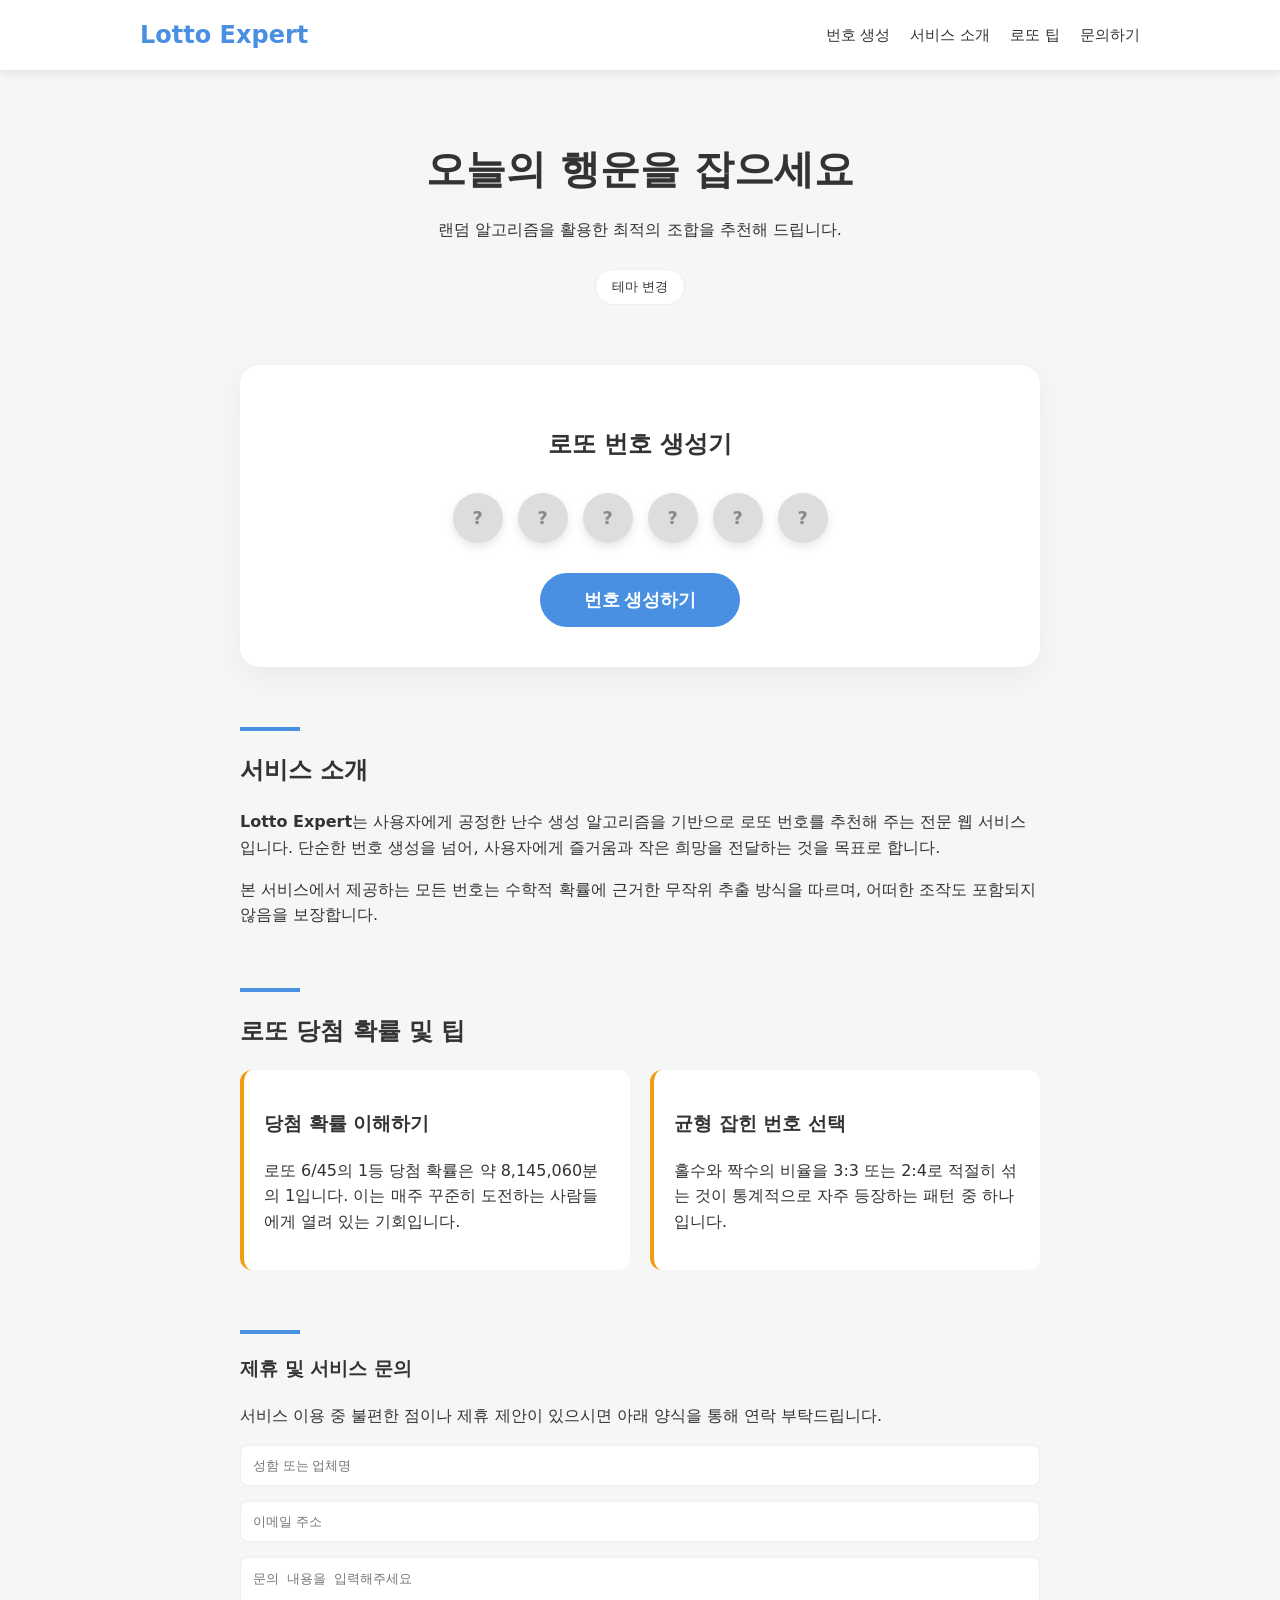
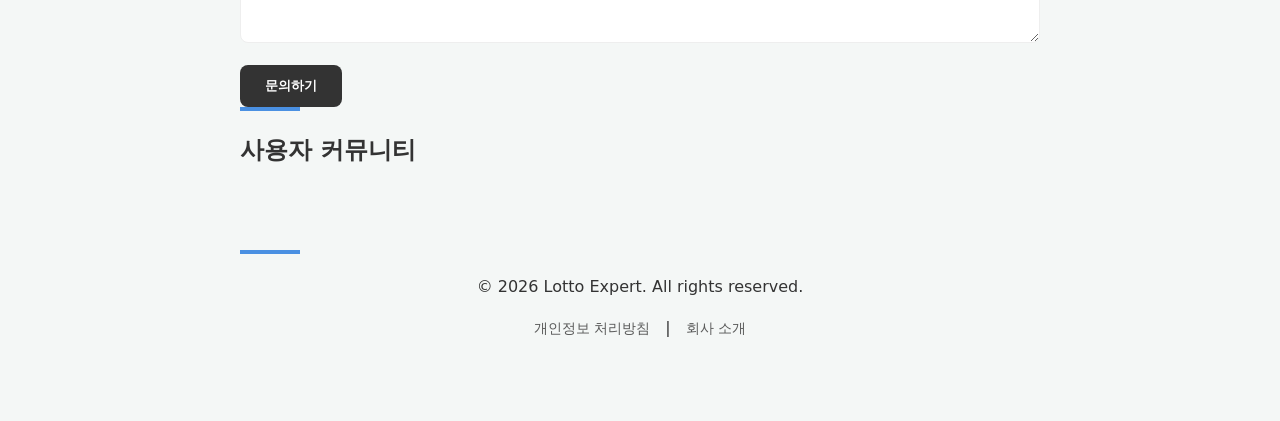
==== index.html @ e184a7b7 "Add MS Clarity tracking script to all HTML files" ====
<!doctype html>
<html lang="ko">
<head>
  <!-- Google tag (gtag.js) -->
  <script async src="https://www.googletagmanager.com/gtag/js?id=G-4B387QW76N"></script>
  <script>
    window.dataLayer = window.dataLayer || [];
    function gtag(){dataLayer.push(arguments);}
    gtag('js', new Date());

    gtag('config', 'G-4B387QW76N');
  </script>
  <script type="text/javascript">
    (function(c,l,a,r,i,t,y){
        c[a]=c[a]||function(){(c[a].q=c[a].q||[]).push(arguments)};
        t=l.createElement(r);t.async=1;t.src="https://www.clarity.ms/tag/"+i;
        y=l.getElementsByTagName(r)[0];y.parentNode.insertBefore(t,y);
    })(window, document, "clarity", "script", "w7esdhq320");
  </script>
  <meta charset="UTF-8" />
  <meta name="viewport" content="width=device-width, initial-scale=1.0" />
  <meta name="google-adsense-account" content="ca-pub-8312566054936417">
  <script async src="https://pagead2.googlesyndication.com/pagead/js/adsbygoogle.js?client=ca-pub-8312566054936417"
     crossorigin="anonymous"></script>
  <title>로또 번호 추천 및 당첨 분석기 | Lotto Expert</title>
  <meta name="description" content="과학적 알고리즘을 통한 로또 번호 추천 및 당첨 확률 정보를 제공합니다. 나만의 행운의 번호를 확인해보세요.">
  <link href='style.css' rel='stylesheet'>
</head>
<body>
  <nav class="navbar">
    <div class="nav-container">
      <a href="index.html" class="logo">Lotto Expert</a>
      <ul class="nav-menu">
        <li><a href="#generator">번호 생성</a></li>
        <li><a href="#about">서비스 소개</a></li>
        <li><a href="#tips">로또 팁</a></li>
        <li><a href="#contact">문의하기</a></li>
      </ul>
    </div>
  </nav>

  <div class="container">
    <header class="hero-section">
      <h1>오늘의 행운을 잡으세요</h1>
      <p>랜덤 알고리즘을 활용한 최적의 조합을 추천해 드립니다.</p>
      <button id="theme-toggle">테마 변경</button>
    </header>
    
    <section id="generator" class="main-card">
      <h2>로또 번호 생성기</h2>
      <div class="lotto-display" id="lotto-numbers">
        <div class="ball placeholder">?</div>
        <div class="ball placeholder">?</div>
        <div class="ball placeholder">?</div>
        <div class="ball placeholder">?</div>
        <div class="ball placeholder">?</div>
        <div class="ball placeholder">?</div>
      </div>
      <button id="generate-btn" class="main-btn">번호 생성하기</button>
    </section>

    <!-- 애드센스 승인을 위한 텍스트 콘텐츠 섹션 추가 -->
    <section id="about" class="info-section">
      <div class="divider"></div>
      <h2>서비스 소개</h2>
      <p><strong>Lotto Expert</strong>는 사용자에게 공정한 난수 생성 알고리즘을 기반으로 로또 번호를 추천해 주는 전문 웹 서비스입니다. 단순한 번호 생성을 넘어, 사용자에게 즐거움과 작은 희망을 전달하는 것을 목표로 합니다.</p>
      <p>본 서비스에서 제공하는 모든 번호는 수학적 확률에 근거한 무작위 추출 방식을 따르며, 어떠한 조작도 포함되지 않음을 보장합니다.</p>
    </section>

    <section id="tips" class="info-section">
      <div class="divider"></div>
      <h2>로또 당첨 확률 및 팁</h2>
      <div class="tip-grid">
        <div class="tip-item">
          <h3>당첨 확률 이해하기</h3>
          <p>로또 6/45의 1등 당첨 확률은 약 8,145,060분의 1입니다. 이는 매주 꾸준히 도전하는 사람들에게 열려 있는 기회입니다.</p>
        </div>
        <div class="tip-item">
          <h3>균형 잡힌 번호 선택</h3>
          <p>홀수와 짝수의 비율을 3:3 또는 2:4로 적절히 섞는 것이 통계적으로 자주 등장하는 패턴 중 하나입니다.</p>
        </div>
      </div>
    </section>

    <div id="contact" class="contact-section">
      <div class="divider"></div>
      <h3>제휴 및 서비스 문의</h3>
      <p>서비스 이용 중 불편한 점이나 제휴 제안이 있으시면 아래 양식을 통해 연락 부탁드립니다.</p>
      <form action="https://formspree.io/f/mzdkkjgq" method="POST">
        <input type="text" name="name" placeholder="성함 또는 업체명" required>
        <input type="email" name="_replyto" placeholder="이메일 주소" required>
        <textarea name="message" placeholder="문의 내용을 입력해주세요" rows="4" required></textarea>
        <button type="submit" class="submit-btn">문의하기</button>
      </form>
    </div>

    <div class="comments-section">
      <div class="divider"></div>
      <h2>사용자 커뮤니티</h2>
      <div id="disqus_thread"></div>
      <script>
          (function() { 
          var d = document, s = d.createElement('script');
          s.src = 'https://productbuilder-w9midbwhsr.disqus.com/embed.js';
          s.setAttribute('data-timestamp', +new Date());
          (d.head || d.body).appendChild(s);
          })();
      </script>
    </div>
    
    <footer class="site-footer">
      <div class="divider"></div>
      <p>&copy; 2026 Lotto Expert. All rights reserved.</p>
      <div class="footer-links">
        <a href="privacy.html">개인정보 처리방침</a> | 
        <a href="#about">회사 소개</a>
      </div>
    </footer>
  </div>
  <script defer type="text/javascript" src="main.js"></script>
</body>
</html>
---- style.css ----
:root {
  --primary-color: #4a90e2;
  --secondary-color: #f39c12;
  --bg-color: #f4f7f6;
  --text-color: #333;
  --card-bg: #ffffff;
  --divider-color: #eee;
}

[data-theme='dark'] {
  --bg-color: #1a1a1a;
  --text-color: #f4f4f4;
  --card-bg: #2d2d2d;
  --primary-color: #64b5f6;
  --divider-color: #444;
}

body {
  font-family: 'Pretendard', -apple-system, BlinkMacSystemFont, system-ui, Roboto, sans-serif;
  background-color: var(--bg-color);
  color: var(--text-color);
  margin: 0;
  padding: 0;
  transition: all 0.3s ease;
  line-height: 1.6;
}

/* Navbar */
.navbar {
  background-color: var(--card-bg);
  box-shadow: 0 2px 10px rgba(0,0,0,0.1);
  position: sticky;
  top: 0;
  z-index: 1000;
}

.nav-container {
  max-width: 1000px;
  margin: 0 auto;
  display: flex;
  justify-content: space-between;
  align-items: center;
  padding: 1rem 20px;
}

.logo {
  font-size: 1.5rem;
  font-weight: bold;
  color: var(--primary-color);
  text-decoration: none;
}

.nav-menu {
  list-style: none;
  display: flex;
  gap: 20px;
  margin: 0;
  padding: 0;
}

.nav-menu a {
  text-decoration: none;
  color: var(--text-color);
  font-weight: 500;
  font-size: 0.95rem;
}

/* Container & Layout */
.container {
  max-width: 800px;
  margin: 0 auto;
  padding: 40px 20px;
}

.hero-section {
  text-align: center;
  margin-bottom: 60px;
}

.hero-section h1 {
  font-size: 2.5rem;
  margin-bottom: 10px;
}

.main-card {
  background: var(--card-bg);
  padding: 40px;
  border-radius: 20px;
  box-shadow: 0 10px 30px rgba(0,0,0,0.05);
  text-align: center;
  margin-bottom: 40px;
}

/* Lotto Balls */
.lotto-display {
  display: flex;
  justify-content: center;
  gap: 15px;
  margin: 30px 0;
  flex-wrap: wrap;
}

.ball {
  width: 50px;
  height: 50px;
  border-radius: 50%;
  display: flex;
  align-items: center;
  justify-content: center;
  font-weight: bold;
  font-size: 1.1rem;
  background-color: #ddd;
  color: #888;
  box-shadow: 0 4px 10px rgba(0,0,0,0.1);
  transition: transform 0.3s ease, background-color 0.3s, color 0.3s;
}

.ball.active {
  background-color: var(--primary-color);
  color: white;
  transform: scale(1.1);
}

/* Info Sections */
.info-section {
  margin-top: 60px;
  text-align: left;
}

.divider {
  height: 4px;
  width: 60px;
  background: var(--primary-color);
  margin-bottom: 20px;
}

.tip-grid {
  display: grid;
  grid-template-columns: 1fr 1fr;
  gap: 20px;
  margin-top: 20px;
}

.tip-item {
  background: var(--card-bg);
  padding: 20px;
  border-radius: 12px;
  border-left: 4px solid var(--secondary-color);
}

/* Form & Inputs */
.contact-section {
  margin-top: 60px;
  text-align: left;
}

input, textarea {
  width: 100%;
  padding: 12px;
  margin-bottom: 15px;
  border: 1px solid var(--divider-color);
  background-color: var(--card-bg);
  color: var(--text-color);
  border-radius: 8px;
  box-sizing: border-box;
}

/* Buttons */
.main-btn {
  background-color: var(--primary-color);
  color: white;
  border: none;
  padding: 15px 40px;
  font-size: 1.1rem;
  font-weight: bold;
  border-radius: 30px;
  cursor: pointer;
  transition: transform 0.2s, background-color 0.2s;
  width: auto;
  min-width: 200px;
}

.main-btn:hover {
  transform: translateY(-2px);
  background-color: #357abd;
}

.submit-btn {
  background-color: var(--text-color);
  color: var(--card-bg);
  border: none;
  padding: 12px 25px;
  border-radius: 8px;
  cursor: pointer;
  font-weight: bold;
}

#theme-toggle {
  background-color: var(--card-bg);
  color: var(--text-color);
  border: 1px solid var(--divider-color);
  padding: 8px 16px;
  border-radius: 20px;
  cursor: pointer;
  margin-top: 10px;
}

/* Footer */
.site-footer {
  margin-top: 80px;
  padding-bottom: 40px;
  text-align: center;
}

.footer-links {
  margin-top: 15px;
}

.footer-links a {
  color: var(--text-color);
  margin: 0 10px;
  text-decoration: none;
  font-size: 0.9rem;
  opacity: 0.8;
}

/* Responsive */
@media (max-width: 600px) {
  .tip-grid { grid-template-columns: 1fr; }
  .nav-menu { display: none; }
  .hero-section h1 { font-size: 1.8rem; }
  .ball { width: 40px; height: 40px; font-size: 0.9rem; }
}
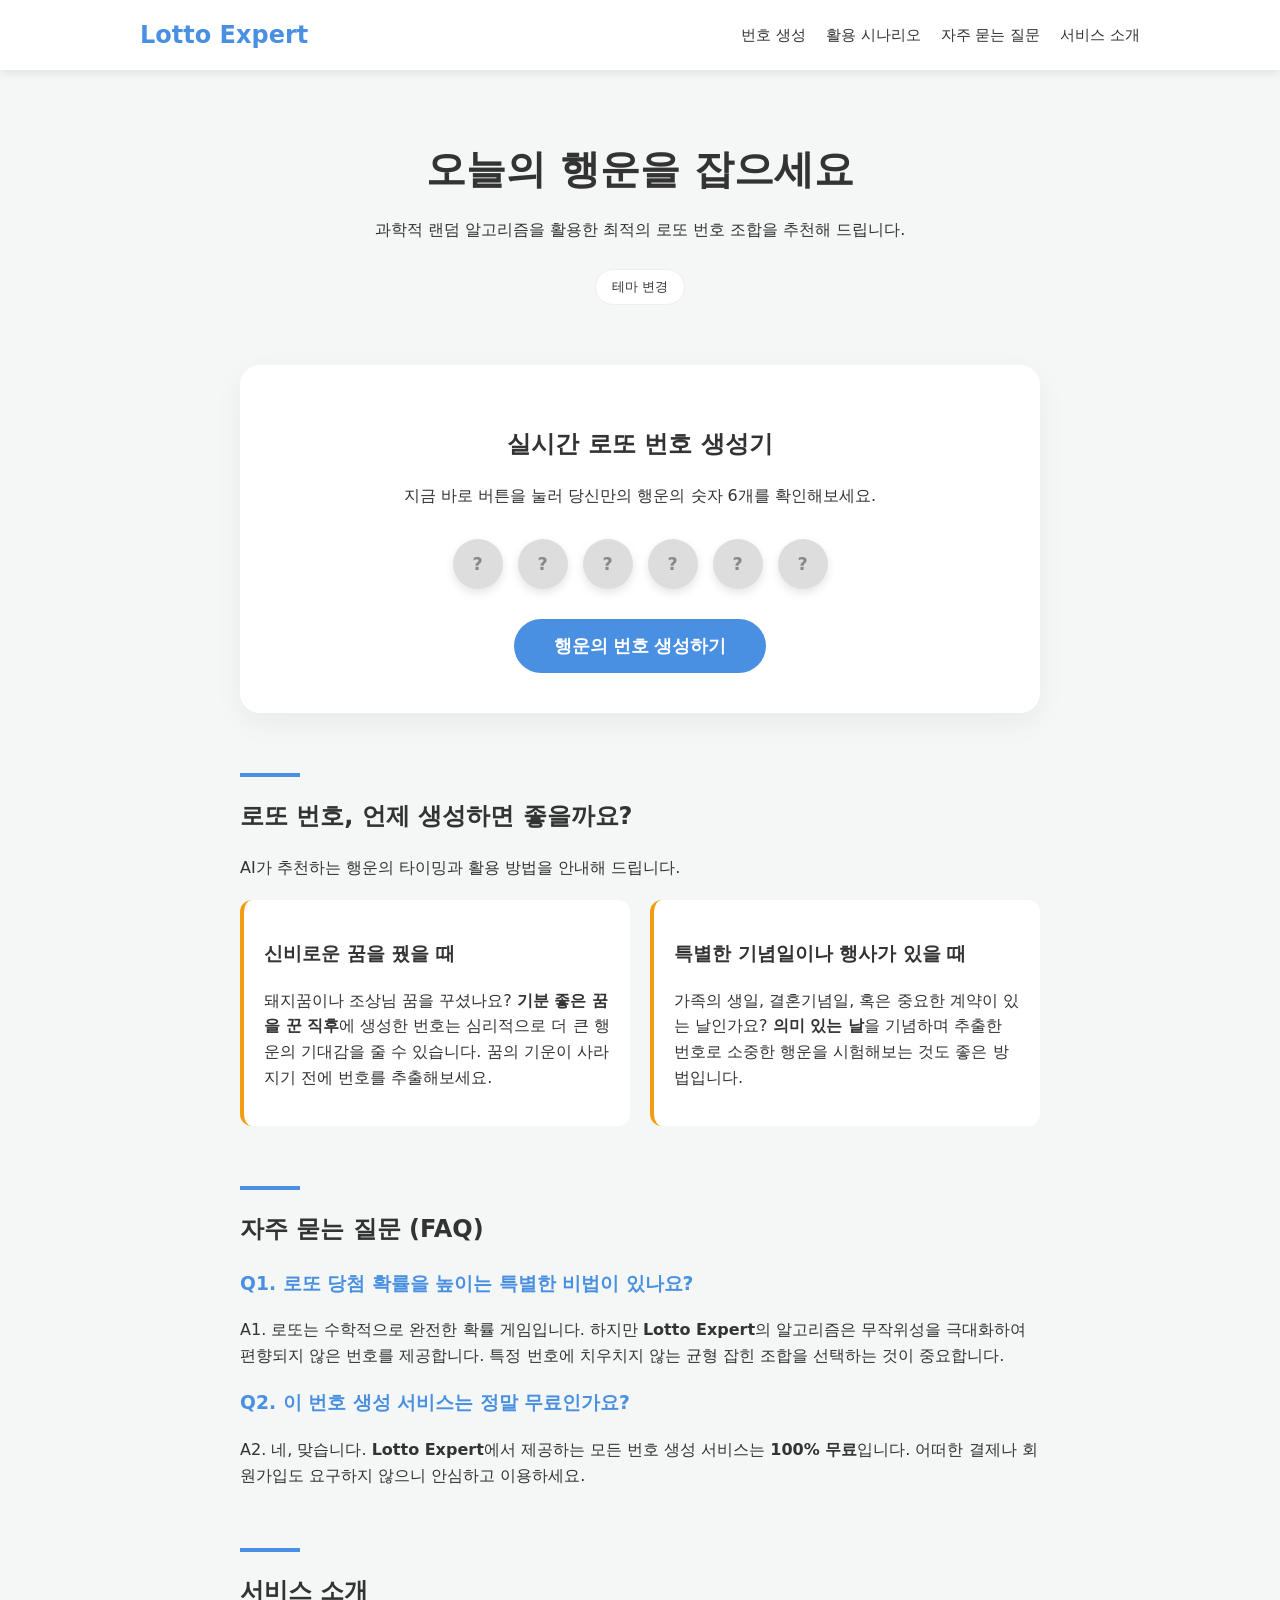
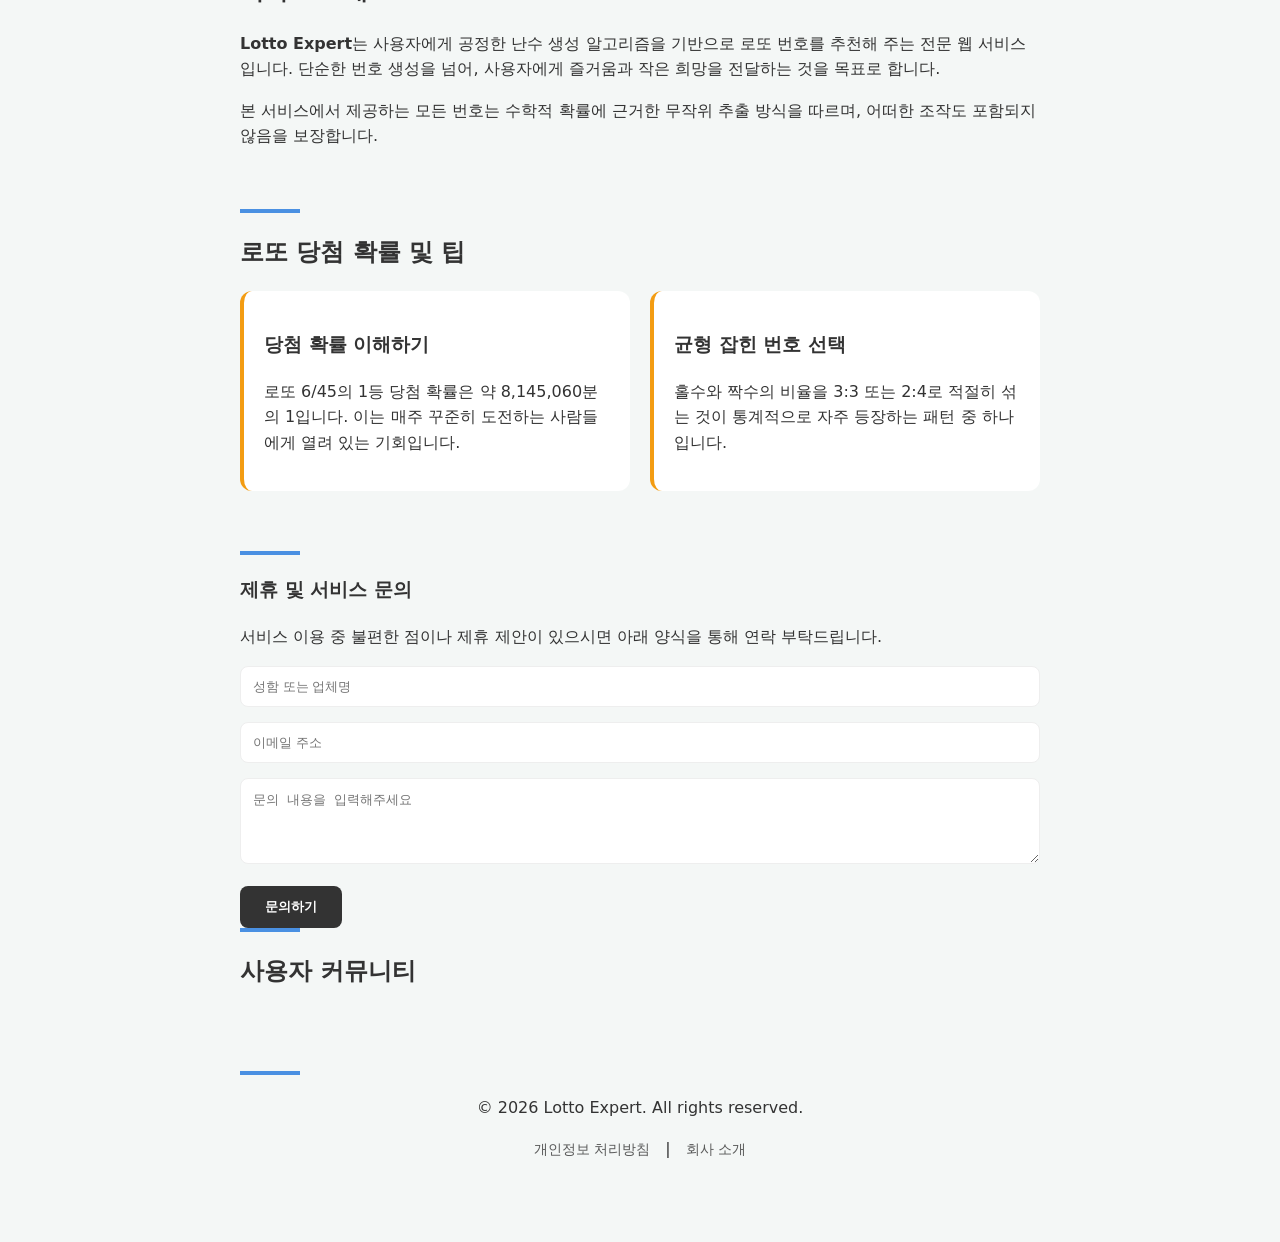
==== commit d20618d5: "GEO optimization: Add FAQ and context-driven content sections" ====
--- a/index.html
+++ b/index.html
@@ -17,13 +17,46 @@
         y=l.getElementsByTagName(r)[0];y.parentNode.insertBefore(t,y);
     })(window, document, "clarity", "script", "w7esdhq320");
   </script>
+  <script type="application/ld+json">
+  {
+    "@context": "https://schema.org",
+    "@type": "SoftwareApplication",
+    "name": "Lotto Expert",
+    "operatingSystem": "All",
+    "applicationCategory": "UtilitiesApplication",
+    "offers": {
+      "@type": "Offer",
+      "price": "0",
+      "priceCurrency": "KRW"
+    },
+    "description": "과학적 알고리즘을 통한 로또 번호 추천 및 당첨 확률 정보를 제공하는 무료 로또 생성기 서비스입니다."
+  }
+  </script>
   <meta charset="UTF-8" />
   <meta name="viewport" content="width=device-width, initial-scale=1.0" />
   <meta name="google-adsense-account" content="ca-pub-8312566054936417">
   <script async src="https://pagead2.googlesyndication.com/pagead/js/adsbygoogle.js?client=ca-pub-8312566054936417"
      crossorigin="anonymous"></script>
   <title>로또 번호 추천 및 당첨 분석기 | Lotto Expert</title>
-  <meta name="description" content="과학적 알고리즘을 통한 로또 번호 추천 및 당첨 확률 정보를 제공합니다. 나만의 행운의 번호를 확인해보세요.">
+  <meta name="description" content="과학적 알고리즘을 통한 로또 번호 추천 및 당첨 확률 정보를 제공합니다. 나만의 행운의 번호를 확인해보세요. 무료 로또 추천 사이트.">
+  <meta name="keywords" content="로또, 로또 번호 추천, 로또 생성기, 로또 당첨, 로또 분석, 행운의 번호, Lotto">
+  <link rel="canonical" href="https://product-builder-lecture-3xi.pages.dev/">
+  
+  <!-- Open Graph / Facebook / Kakao -->
+  <meta property="og:type" content="website">
+  <meta property="og:url" content="https://product-builder-lecture-3xi.pages.dev/">
+  <meta property="og:title" content="로또 번호 추천 및 당첨 분석기 | Lotto Expert">
+  <meta property="og:description" content="과학적 알고리즘을 통한 로또 번호 추천 및 당첨 확률 정보를 제공합니다. 나만의 행운의 번호를 확인해보세요.">
+  <meta property="og:image" content="https://product-builder-lecture-3xi.pages.dev/favicon.svg">
+
+  <!-- Twitter -->
+  <meta property="twitter:card" content="summary_large_image">
+  <meta property="twitter:url" content="https://product-builder-lecture-3xi.pages.dev/">
+  <meta property="twitter:title" content="로또 번호 추천 및 당첨 분석기 | Lotto Expert">
+  <meta property="twitter:description" content="과학적 알고리즘을 통한 로또 번호 추천 및 당첨 확률 정보를 제공합니다. 나만의 행운의 번호를 확인해보세요.">
+  <meta property="twitter:image" content="https://product-builder-lecture-3xi.pages.dev/favicon.svg">
+
+  <link rel="icon" type="image/svg+xml" href="favicon.svg">
   <link href='style.css' rel='stylesheet'>
 </head>
 <body>
@@ -32,9 +65,9 @@
       <a href="index.html" class="logo">Lotto Expert</a>
       <ul class="nav-menu">
         <li><a href="#generator">번호 생성</a></li>
+        <li><a href="#scenarios">활용 시나리오</a></li>
+        <li><a href="#faq">자주 묻는 질문</a></li>
         <li><a href="#about">서비스 소개</a></li>
-        <li><a href="#tips">로또 팁</a></li>
-        <li><a href="#contact">문의하기</a></li>
       </ul>
     </div>
   </nav>
@@ -42,12 +75,13 @@
   <div class="container">
     <header class="hero-section">
       <h1>오늘의 행운을 잡으세요</h1>
-      <p>랜덤 알고리즘을 활용한 최적의 조합을 추천해 드립니다.</p>
+      <p>과학적 랜덤 알고리즘을 활용한 최적의 로또 번호 조합을 추천해 드립니다.</p>
       <button id="theme-toggle">테마 변경</button>
     </header>
     
     <section id="generator" class="main-card">
-      <h2>로또 번호 생성기</h2>
+      <h2>실시간 로또 번호 생성기</h2>
+      <p>지금 바로 버튼을 눌러 당신만의 행운의 숫자 6개를 확인해보세요.</p>
       <div class="lotto-display" id="lotto-numbers">
         <div class="ball placeholder">?</div>
         <div class="ball placeholder">?</div>
@@ -56,10 +90,42 @@
         <div class="ball placeholder">?</div>
         <div class="ball placeholder">?</div>
       </div>
-      <button id="generate-btn" class="main-btn">번호 생성하기</button>
+      <button id="generate-btn" class="main-btn">행운의 번호 생성하기</button>
     </section>
 
-    <!-- 애드센스 승인을 위한 텍스트 콘텐츠 섹션 추가 -->
+    <!-- GEO 최적화: 맥락 중심의 활용 시나리오 섹션 -->
+    <section id="scenarios" class="info-section">
+      <div class="divider"></div>
+      <h2>로또 번호, 언제 생성하면 좋을까요?</h2>
+      <p>AI가 추천하는 행운의 타이밍과 활용 방법을 안내해 드립니다.</p>
+      <div class="tip-grid">
+        <div class="tip-item">
+          <h3>신비로운 꿈을 꿨을 때</h3>
+          <p>돼지꿈이나 조상님 꿈을 꾸셨나요? <strong>기분 좋은 꿈을 꾼 직후</strong>에 생성한 번호는 심리적으로 더 큰 행운의 기대감을 줄 수 있습니다. 꿈의 기운이 사라지기 전에 번호를 추출해보세요.</p>
+        </div>
+        <div class="tip-item">
+          <h3>특별한 기념일이나 행사가 있을 때</h3>
+          <p>가족의 생일, 결혼기념일, 혹은 중요한 계약이 있는 날인가요? <strong>의미 있는 날</strong>을 기념하며 추출한 번호로 소중한 행운을 시험해보는 것도 좋은 방법입니다.</p>
+        </div>
+      </div>
+    </section>
+
+    <!-- GEO 최적화: 대화형 FAQ 섹션 추가 -->
+    <section id="faq" class="info-section">
+      <div class="divider"></div>
+      <h2>자주 묻는 질문 (FAQ)</h2>
+      <div class="faq-container">
+        <div class="faq-item" style="margin-bottom: 20px;">
+          <h3 style="color: var(--primary-color);">Q1. 로또 당첨 확률을 높이는 특별한 비법이 있나요?</h3>
+          <p>A1. 로또는 수학적으로 완전한 확률 게임입니다. 하지만 <strong>Lotto Expert</strong>의 알고리즘은 무작위성을 극대화하여 편향되지 않은 번호를 제공합니다. 특정 번호에 치우치지 않는 균형 잡힌 조합을 선택하는 것이 중요합니다.</p>
+        </div>
+        <div class="faq-item" style="margin-bottom: 20px;">
+          <h3 style="color: var(--primary-color);">Q2. 이 번호 생성 서비스는 정말 무료인가요?</h3>
+          <p>A2. 네, 맞습니다. <strong>Lotto Expert</strong>에서 제공하는 모든 번호 생성 서비스는 <strong>100% 무료</strong>입니다. 어떠한 결제나 회원가입도 요구하지 않으니 안심하고 이용하세요.</p>
+        </div>
+      </div>
+    </section>
+
     <section id="about" class="info-section">
       <div class="divider"></div>
       <h2>서비스 소개</h2>
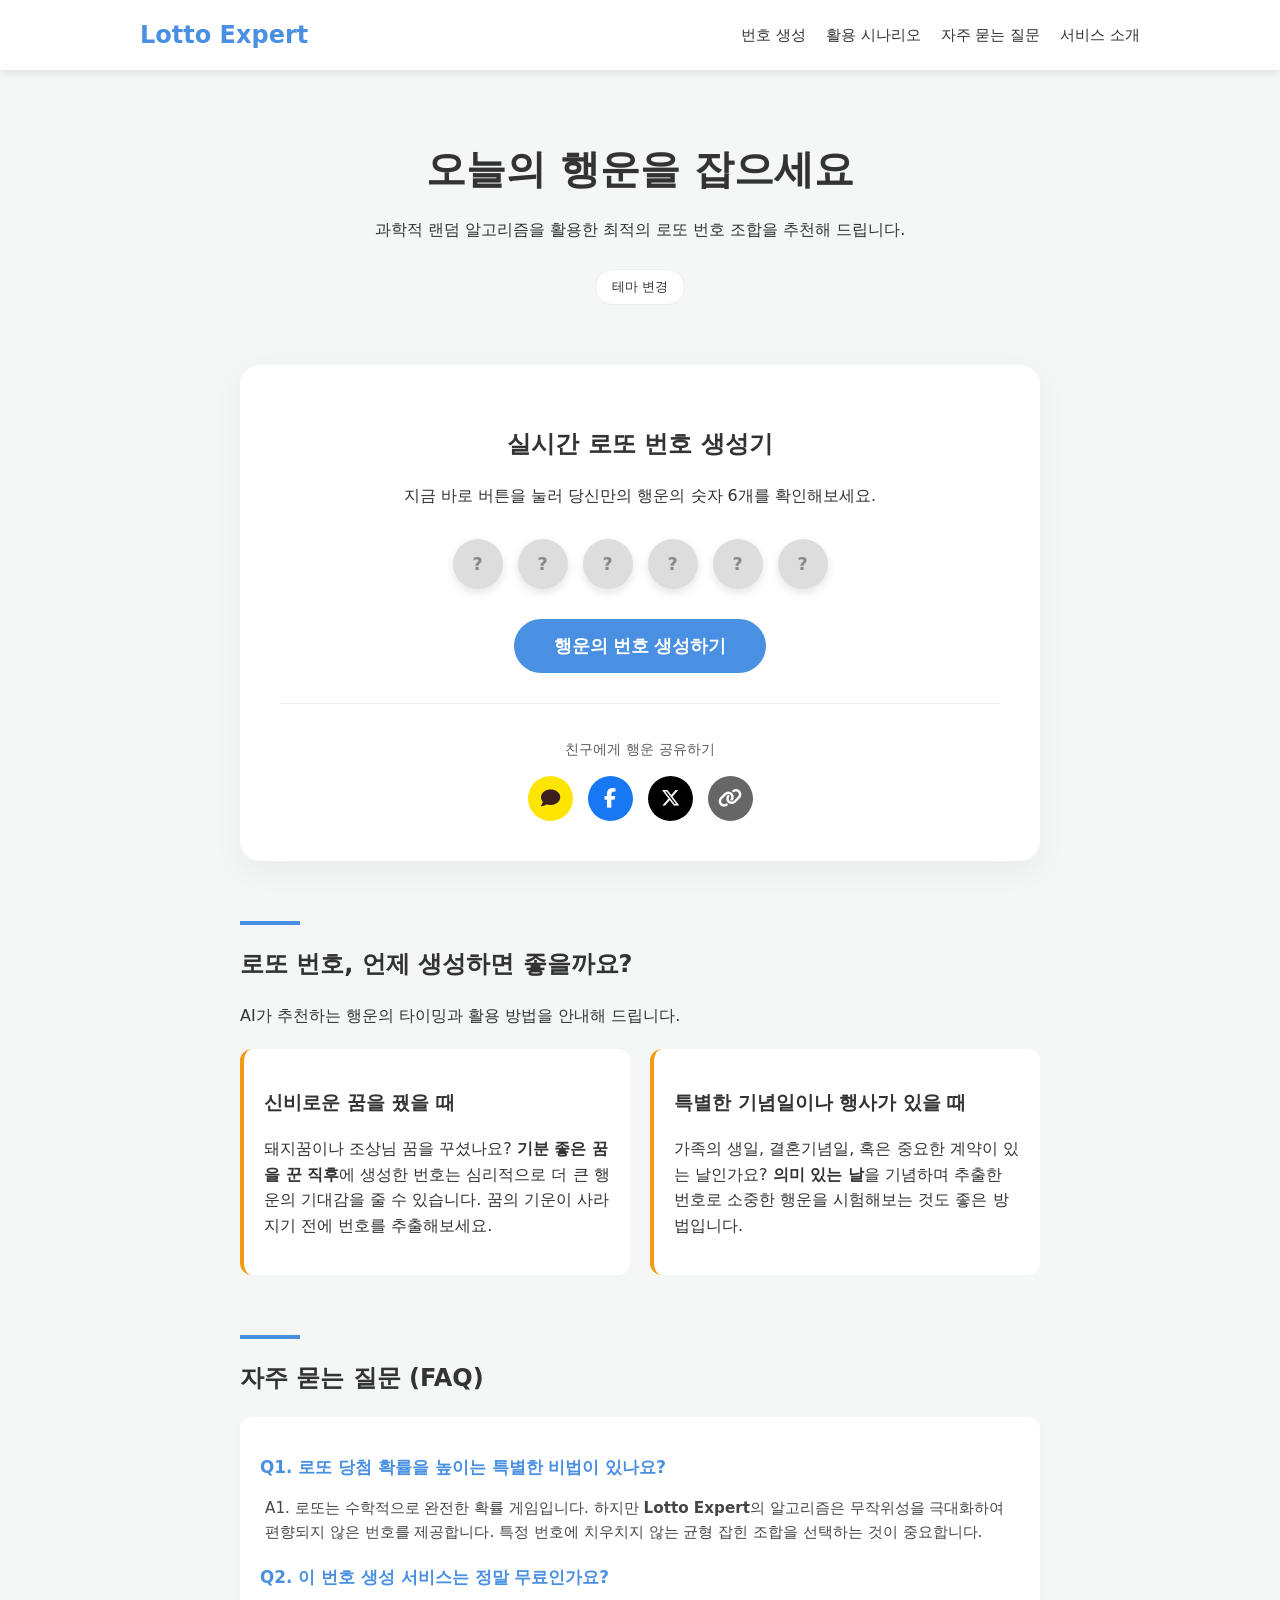
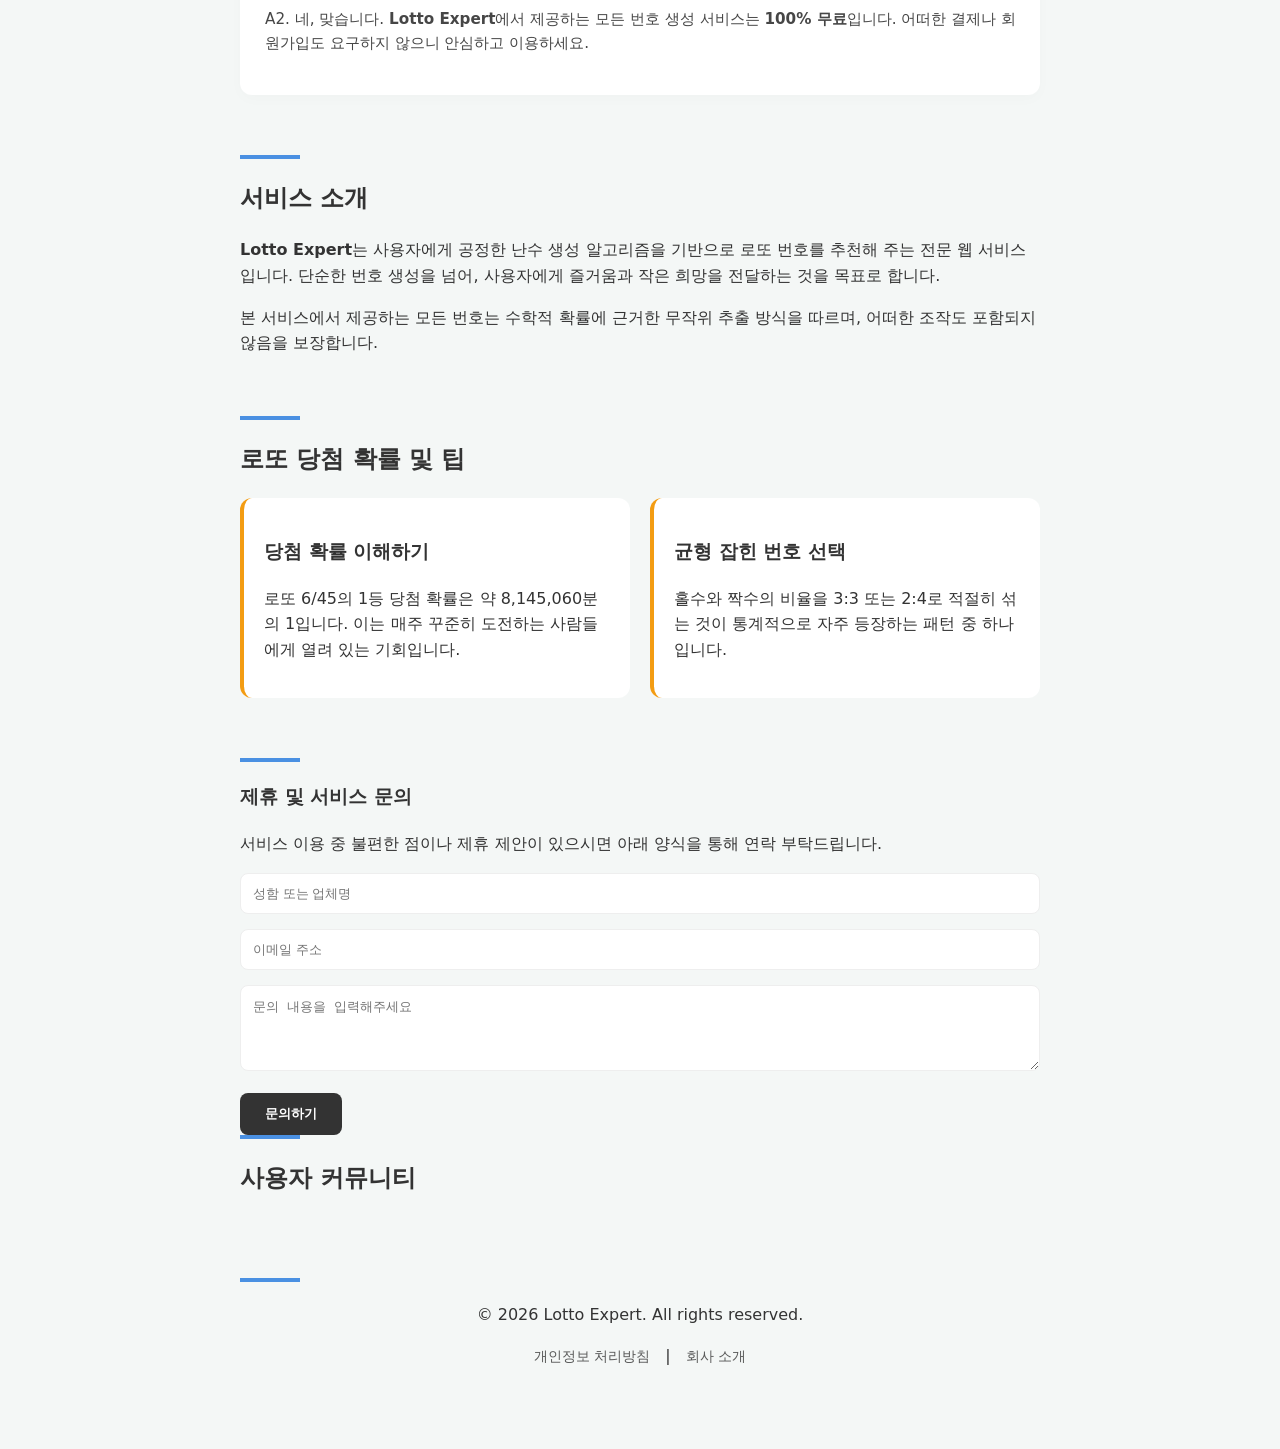
==== commit c59b9ff1: "Add SNS sharing functionality (Kakao, Facebook, X, Link Copy) for viral growth" ====
--- a/index.html
+++ b/index.html
@@ -17,6 +17,8 @@
         y=l.getElementsByTagName(r)[0];y.parentNode.insertBefore(t,y);
     })(window, document, "clarity", "script", "w7esdhq320");
   </script>
+  <!-- FontAwesome for SNS Icons -->
+  <link rel="stylesheet" href="https://cdnjs.cloudflare.com/ajax/libs/font-awesome/6.4.0/css/all.min.css">
   <script type="application/ld+json">
   {
     "@context": "https://schema.org",
@@ -38,22 +40,22 @@
   <script async src="https://pagead2.googlesyndication.com/pagead/js/adsbygoogle.js?client=ca-pub-8312566054936417"
      crossorigin="anonymous"></script>
   <title>로또 번호 추천 및 당첨 분석기 | Lotto Expert</title>
-  <meta name="description" content="과학적 알고리즘을 통한 로또 번호 추천 및 당첨 확률 정보를 제공합니다. 나만의 행운의 번호를 확인해보세요. 무료 로또 추천 사이트.">
+  <meta name="description" content="오늘의 행운의 로또 번호를 무료로 확인하세요! 과학적 알고리즘 기반 번호 생성 및 당첨 확률 팁 제공.">
   <meta name="keywords" content="로또, 로또 번호 추천, 로또 생성기, 로또 당첨, 로또 분석, 행운의 번호, Lotto">
   <link rel="canonical" href="https://product-builder-lecture-3xi.pages.dev/">
   
   <!-- Open Graph / Facebook / Kakao -->
   <meta property="og:type" content="website">
   <meta property="og:url" content="https://product-builder-lecture-3xi.pages.dev/">
-  <meta property="og:title" content="로또 번호 추천 및 당첨 분석기 | Lotto Expert">
-  <meta property="og:description" content="과학적 알고리즘을 통한 로또 번호 추천 및 당첨 확률 정보를 제공합니다. 나만의 행운의 번호를 확인해보세요.">
+  <meta property="og:title" content="대박 기원! 나의 행운 로또 번호는? | Lotto Expert">
+  <meta property="og:description" content="지금 바로 무료로 행운의 로또 번호를 생성해보세요. 당신이 주인공이 될 수 있습니다!">
   <meta property="og:image" content="https://product-builder-lecture-3xi.pages.dev/favicon.svg">
 
   <!-- Twitter -->
   <meta property="twitter:card" content="summary_large_image">
   <meta property="twitter:url" content="https://product-builder-lecture-3xi.pages.dev/">
   <meta property="twitter:title" content="로또 번호 추천 및 당첨 분석기 | Lotto Expert">
-  <meta property="twitter:description" content="과학적 알고리즘을 통한 로또 번호 추천 및 당첨 확률 정보를 제공합니다. 나만의 행운의 번호를 확인해보세요.">
+  <meta property="twitter:description" content="과학적 알고리즘을 통한 로또 번호 추천 및 당첨 확률 정보를 제공합니다.">
   <meta property="twitter:image" content="https://product-builder-lecture-3xi.pages.dev/favicon.svg">
 
   <link rel="icon" type="image/svg+xml" href="favicon.svg">
@@ -91,6 +93,25 @@
         <div class="ball placeholder">?</div>
       </div>
       <button id="generate-btn" class="main-btn">행운의 번호 생성하기</button>
+
+      <!-- 바이럴 강화: SNS 공유 섹션 -->
+      <div class="share-container">
+        <p>친구에게 행운 공유하기</p>
+        <div class="share-buttons">
+          <button onclick="shareKakao()" class="share-btn kakao" title="카카오톡 공유">
+            <i class="fa-solid fa-comment"></i>
+          </button>
+          <button onclick="shareFacebook()" class="share-btn facebook" title="페이스북 공유">
+            <i class="fa-brands fa-facebook-f"></i>
+          </button>
+          <button onclick="shareTwitter()" class="share-btn twitter" title="X(트위터) 공유">
+            <i class="fa-brands fa-x-twitter"></i>
+          </button>
+          <button onclick="copyLink()" class="share-btn copy" title="링크 복사">
+            <i class="fa-solid fa-link"></i>
+          </button>
+        </div>
+      </div>
     </section>
 
     <!-- GEO 최적화: 맥락 중심의 활용 시나리오 섹션 -->
--- a/style.css
+++ b/style.css
@@ -205,6 +205,68 @@
   margin-top: 10px;
 }
 
+/* Sharing Section */
+.share-container {
+  margin-top: 30px;
+  padding-top: 20px;
+  border-top: 1px solid var(--divider-color);
+}
+
+.share-container p {
+  font-size: 0.9rem;
+  margin-bottom: 15px;
+  opacity: 0.8;
+}
+
+.share-buttons {
+  display: flex;
+  justify-content: center;
+  gap: 15px;
+}
+
+.share-btn {
+  width: 45px;
+  height: 45px;
+  border-radius: 50%;
+  border: none;
+  display: flex;
+  align-items: center;
+  justify-content: center;
+  cursor: pointer;
+  font-size: 1.2rem;
+  color: white;
+  transition: transform 0.2s, opacity 0.2s;
+}
+
+.share-btn:hover {
+  transform: scale(1.1);
+  opacity: 0.9;
+}
+
+.share-btn.kakao { background-color: #FEE500; color: #3C1E1E; }
+.share-btn.facebook { background-color: #1877F2; }
+.share-btn.twitter { background-color: #000000; }
+.share-btn.copy { background-color: #666666; }
+
+/* FAQ Styles */
+.faq-container {
+  background: var(--card-bg);
+  padding: 20px;
+  border-radius: 12px;
+  box-shadow: 0 4px 15px rgba(0,0,0,0.02);
+}
+
+.faq-item h3 {
+  font-size: 1.05rem;
+  margin-bottom: 8px;
+}
+
+.faq-item p {
+  font-size: 0.95rem;
+  margin-left: 5px;
+  opacity: 0.9;
+}
+
 /* Footer */
 .site-footer {
   margin-top: 80px;
